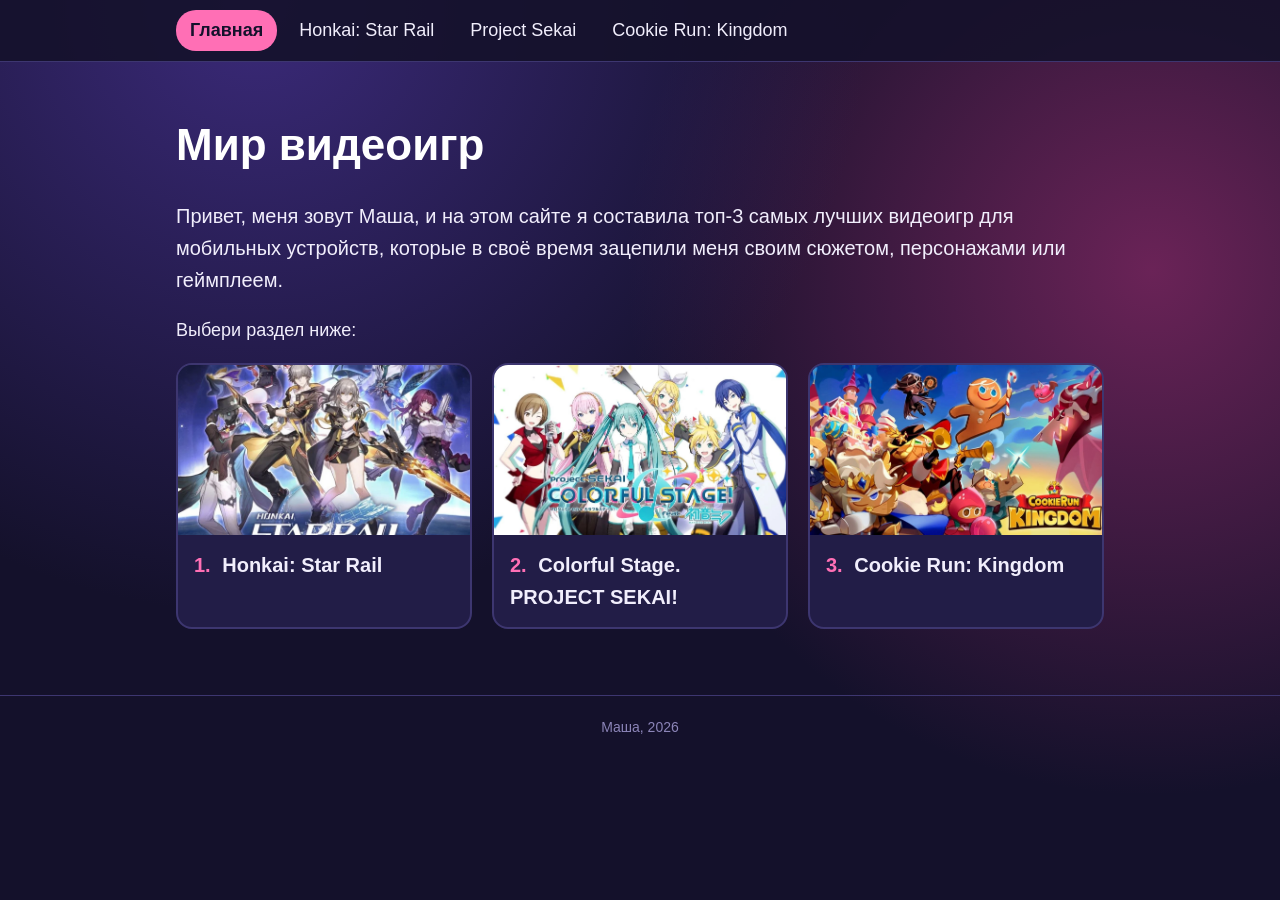
==== index.html @ f721b34b "Add files via upload" ====
<!DOCTYPE html>
<html lang="ru">
<head>
    <meta charset="UTF-8">
    <meta name="viewport" content="width=device-width, initial-scale=1">
    <title>Мой сайт про видеоигры</title>
    <link rel="stylesheet" href="style.css">
</head>
<body>
    <nav>
        <ul>
            <li><a href="index.html" class="active">Главная</a></li>
            <li><a href="page2.html">Honkai: Star Rail</a></li>
            <li><a href="page3.html">Project Sekai</a></li>
            <li><a href="page4.html">Cookie Run: Kingdom</a></li>
        </ul>
    </nav>

    <main>
        <h1>Мир видеоигр</h1>
        <p class="intro">Привет, меня зовут Маша, и на этом сайте я составила топ-3 самых лучших видеоигр для мобильных устройств, которые в своё время зацепили меня своим сюжетом, персонажами или геймплеем.</p>

        <p>Выбери раздел ниже:</p>

        <ol class="games">
            <li>
                <a href="page2.html">
                    <img src="images/hsr.jpg" alt="Герои Honkai: Star Rail на фоне космоса">
                    <span><span class="place">1.</span> Honkai: Star Rail</span>
                </a>
            </li>
            <li>
                <a href="page3.html">
                    <img src="images/sekai.jpg" alt="Вокалоиды из Project Sekai">
                    <span><span class="place">2.</span> Colorful Stage. PROJECT SEKAI!</span>
                </a>
            </li>
            <li>
                <a href="page4.html">
                    <img src="images/cookie.jpg" alt="Персонажи-печеньки из Cookie Run: Kingdom">
                    <span><span class="place">3.</span> Cookie Run: Kingdom</span>
                </a>
            </li>
        </ol>
    </main>

    <footer>Маша, 2026</footer>
</body>
</html>
---- style.css ----
/* Общие стили для всех страниц */

* {
    box-sizing: border-box;
}

body {
    margin: 0;
    font-family: "Segoe UI", Arial, sans-serif;
    font-size: 18px;
    line-height: 1.6;
    color: #f1eefc;
    background: #14112b;
    background-image: radial-gradient(circle at 20% 0%, #3b2a7a 0%, transparent 45%),
                      radial-gradient(circle at 90% 30%, #6a2357 0%, transparent 40%);
    background-attachment: fixed;
}

/* Меню */
nav {
    position: sticky;
    top: 0;
    z-index: 10;
    background: rgba(20, 17, 43, 0.9);
    border-bottom: 1px solid #3d3670;
}

nav ul {
    list-style: none;
    margin: 0 auto;
    padding: 10px 16px;
    max-width: 960px;
    display: flex;
    flex-wrap: wrap;
    gap: 8px;
}

nav a {
    display: block;
    padding: 6px 14px;
    border-radius: 20px;
    color: #f1eefc;
    text-decoration: none;
}

nav a:hover {
    background: #3d3670;
}

nav a.active {
    background: #ff6fb5;
    color: #14112b;
    font-weight: bold;
}

/* Основная часть */
main {
    max-width: 960px;
    margin: 0 auto;
    padding: 24px 16px 48px;
}

h1 {
    font-size: 44px;
    margin: 24px 0 12px;
    color: #ffffff;
}

h2 {
    font-size: 28px;
    margin-top: 36px;
    color: var(--accent, #ff6fb5);
}

.intro {
    font-size: 20px;
}

/* Карточки игр на главной */
.games {
    list-style: none;
    padding: 0;
    display: grid;
    grid-template-columns: repeat(auto-fit, minmax(260px, 1fr));
    gap: 20px;
}

.games a {
    display: block;
    height: 100%;
    background: #221d47;
    border: 2px solid #3d3670;
    border-radius: 16px;
    overflow: hidden;
    color: #f1eefc;
    text-decoration: none;
    transition: transform 0.2s, border-color 0.2s;
}

.games a:hover {
    transform: translateY(-4px);
    border-color: #ff6fb5;
}

.games img {
    width: 100%;
    height: 170px;
    object-fit: cover;
    display: block;
}

.games a > span {
    display: block;
    padding: 14px 16px;
    font-size: 20px;
    font-weight: bold;
}

.games .place {
    color: #ff6fb5;
    margin-right: 6px;
}

/* Картинки на страницах игр */
figure {
    margin: 24px 0;
}

figure img {
    width: 100%;
    border-radius: 14px;
    display: block;
}

figcaption {
    font-size: 15px;
    color: #b7b0dc;
    margin-top: 6px;
    text-align: center;
}

.pair {
    display: grid;
    grid-template-columns: 1fr 1fr;
    gap: 16px;
}

.pair figure {
    margin: 0;
}

/* Список особенностей геймплея */
.features {
    padding-left: 22px;
}

.features li {
    margin-bottom: 12px;
}

/* Цвет у каждой игры свой */
.hsr {
    --accent: #8fb8ff;
}

.sekai {
    --accent: #4fe0d0;
}

.cookie {
    --accent: #ffc35c;
}

/* Кнопки внизу страницы */
.pager {
    display: flex;
    justify-content: space-between;
    flex-wrap: wrap;
    gap: 12px;
    margin-top: 40px;
}

.pager a {
    padding: 10px 18px;
    border-radius: 24px;
    background: #3d3670;
    color: #fff;
    text-decoration: none;
}

.pager a:hover {
    background: #ff6fb5;
    color: #14112b;
}

footer {
    text-align: center;
    padding: 20px;
    font-size: 14px;
    color: #8c85b8;
    border-top: 1px solid #3d3670;
}

/* Телефон */
@media (max-width: 600px) {
    body {
        font-size: 16px;
    }

    h1 {
        font-size: 32px;
    }

    .pair {
        grid-template-columns: 1fr;
    }
}
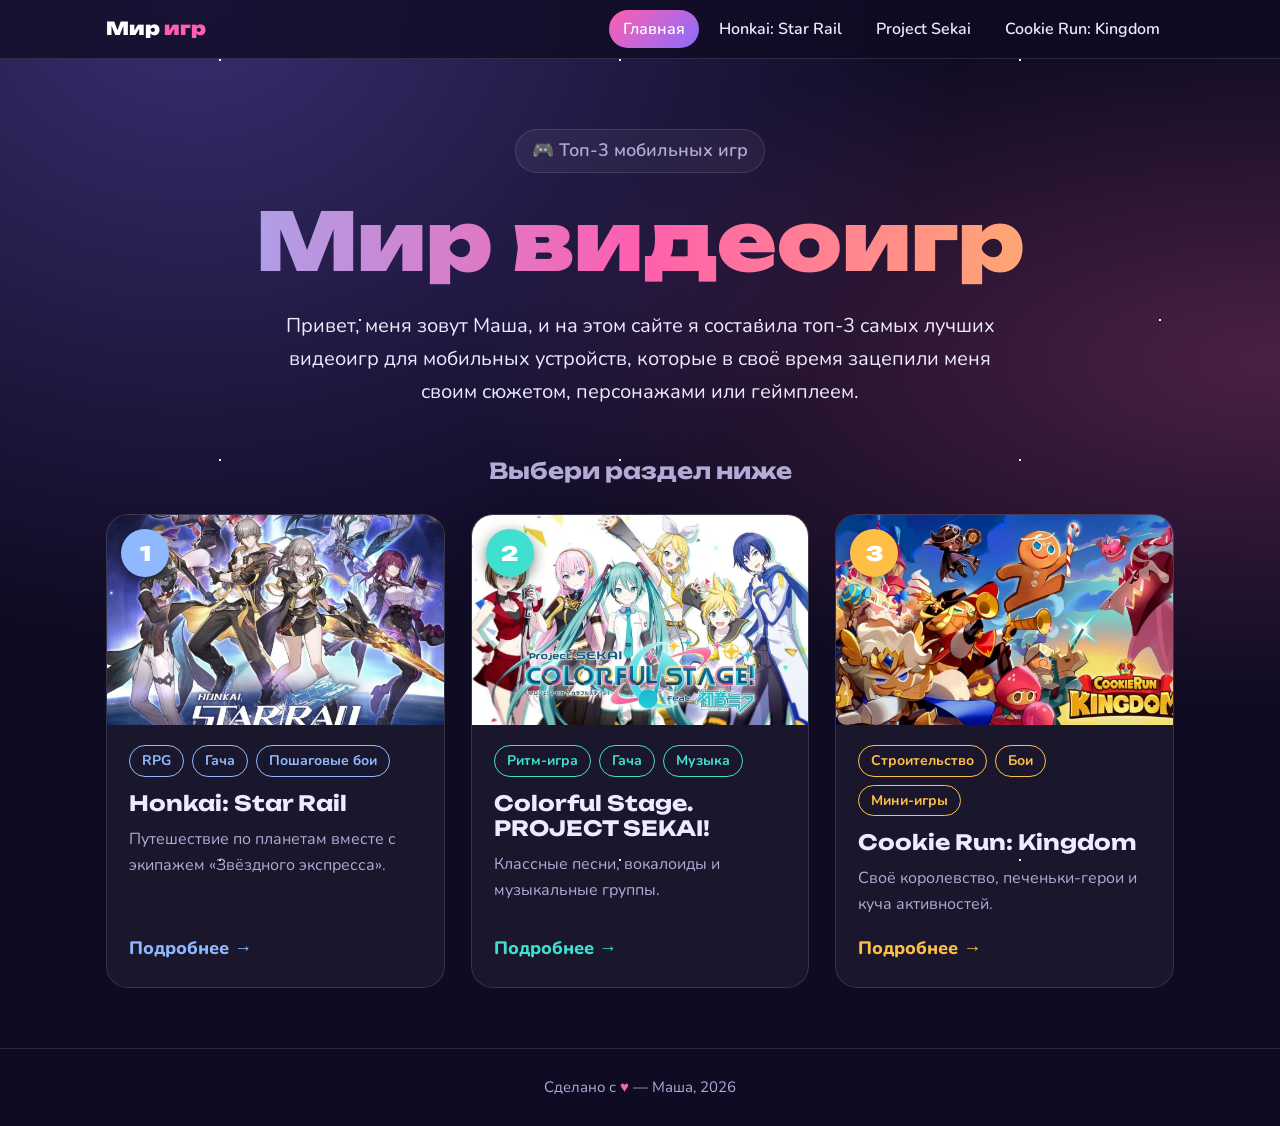
==== commit 4d3ca573: "Add files via upload" ====
--- a/index.html
+++ b/index.html
@@ -8,42 +8,66 @@
 </head>
 <body>
     <nav>
-        <ul>
-            <li><a href="index.html" class="active">Главная</a></li>
-            <li><a href="page2.html">Honkai: Star Rail</a></li>
-            <li><a href="page3.html">Project Sekai</a></li>
-            <li><a href="page4.html">Cookie Run: Kingdom</a></li>
-        </ul>
+        <div class="nav-inner">
+            <a href="index.html" class="logo">Мир <span>игр</span></a>
+            <ul>
+                <li><a href="index.html" class="active">Главная</a></li>
+                <li><a href="page2.html">Honkai: Star Rail</a></li>
+                <li><a href="page3.html">Project Sekai</a></li>
+                <li><a href="page4.html">Cookie Run: Kingdom</a></li>
+            </ul>
+        </div>
     </nav>
 
-    <main>
+    <header class="hero">
+        <div class="hello">🎮 Топ-3 мобильных игр</div>
         <h1>Мир видеоигр</h1>
-        <p class="intro">Привет, меня зовут Маша, и на этом сайте я составила топ-3 самых лучших видеоигр для мобильных устройств, которые в своё время зацепили меня своим сюжетом, персонажами или геймплеем.</p>
+        <p>Привет, меня зовут Маша, и на этом сайте я составила топ-3 самых лучших видеоигр для мобильных устройств, которые в своё время зацепили меня своим сюжетом, персонажами или геймплеем.</p>
+    </header>
 
-        <p>Выбери раздел ниже:</p>
+    <main class="wrap">
+        <h2 class="section-title">Выбери раздел ниже</h2>
 
         <ol class="games">
-            <li>
-                <a href="page2.html">
-                    <img src="images/hsr.jpg" alt="Герои Honkai: Star Rail на фоне космоса">
-                    <span><span class="place">1.</span> Honkai: Star Rail</span>
+            <li class="hsr">
+                <a href="page2.html" class="card">
+                    <span class="rank">1</span>
+                    <div class="pic"><img src="images/hsr.jpg" alt="Герои Honkai: Star Rail на фоне космоса"></div>
+                    <div class="card-body">
+                        <ul class="tags"><li>RPG</li><li>Гача</li><li>Пошаговые бои</li></ul>
+                        <h3>Honkai: Star Rail</h3>
+                        <p>Путешествие по планетам вместе с экипажем «Звёздного экспресса».</p>
+                        <span class="more">Подробнее →</span>
+                    </div>
                 </a>
             </li>
-            <li>
-                <a href="page3.html">
-                    <img src="images/sekai.jpg" alt="Вокалоиды из Project Sekai">
-                    <span><span class="place">2.</span> Colorful Stage. PROJECT SEKAI!</span>
+            <li class="sekai">
+                <a href="page3.html" class="card">
+                    <span class="rank">2</span>
+                    <div class="pic"><img src="images/sekai.jpg" alt="Вокалоиды из Project Sekai"></div>
+                    <div class="card-body">
+                        <ul class="tags"><li>Ритм-игра</li><li>Гача</li><li>Музыка</li></ul>
+                        <h3>Colorful Stage. PROJECT SEKAI!</h3>
+                        <p>Классные песни, вокалоиды и музыкальные группы.</p>
+                        <span class="more">Подробнее →</span>
+                    </div>
                 </a>
             </li>
-            <li>
-                <a href="page4.html">
-                    <img src="images/cookie.jpg" alt="Персонажи-печеньки из Cookie Run: Kingdom">
-                    <span><span class="place">3.</span> Cookie Run: Kingdom</span>
+            <li class="cookie">
+                <a href="page4.html" class="card">
+                    <span class="rank">3</span>
+                    <div class="pic"><img src="images/cookie.jpg" alt="Персонажи-печеньки из Cookie Run: Kingdom"></div>
+                    <div class="card-body">
+                        <ul class="tags"><li>Строительство</li><li>Бои</li><li>Мини-игры</li></ul>
+                        <h3>Cookie Run: Kingdom</h3>
+                        <p>Своё королевство, печеньки-герои и куча активностей.</p>
+                        <span class="more">Подробнее →</span>
+                    </div>
                 </a>
             </li>
         </ol>
     </main>
 
-    <footer>Маша, 2026</footer>
+    <footer>Сделано с <span>♥</span> — Маша, 2026</footer>
 </body>
 </html>
--- a/style.css
+++ b/style.css
@@ -1,161 +1,426 @@
-/* Общие стили для всех страниц */
+/* ===== Общие стили для всех страниц ===== */
+
+@import url("https://fonts.googleapis.com/css2?family=Unbounded:wght@500;700;900&family=Nunito:wght@400;600;800&display=swap");
+
+:root {
+    --bg: #0e0b22;
+    --panel: rgba(255, 255, 255, 0.05);
+    --border: rgba(255, 255, 255, 0.12);
+    --text: #efeaff;
+    --muted: #b3aad6;
+    --pink: #ff5fae;
+    --violet: #8b6cff;
+    --accent: var(--pink);
+}
 
 * {
     box-sizing: border-box;
 }
 
+html {
+    scroll-behavior: smooth;
+}
+
 body {
     margin: 0;
-    font-family: "Segoe UI", Arial, sans-serif;
+    font-family: "Nunito", "Segoe UI", Arial, sans-serif;
     font-size: 18px;
-    line-height: 1.6;
-    color: #f1eefc;
-    background: #14112b;
-    background-image: radial-gradient(circle at 20% 0%, #3b2a7a 0%, transparent 45%),
-                      radial-gradient(circle at 90% 30%, #6a2357 0%, transparent 40%);
+    line-height: 1.65;
+    color: var(--text);
+    background-color: var(--bg);
+    /* звёздное небо */
+    background-image:
+        radial-gradient(1px 1px at 10% 20%, #fff 50%, transparent 51%),
+        radial-gradient(1px 1px at 30% 70%, #fff 50%, transparent 51%),
+        radial-gradient(2px 2px at 55% 15%, #fff 50%, transparent 51%),
+        radial-gradient(1px 1px at 75% 45%, #fff 50%, transparent 51%),
+        radial-gradient(2px 2px at 90% 80%, #fff 50%, transparent 51%),
+        radial-gradient(1px 1px at 45% 90%, #fff 50%, transparent 51%),
+        radial-gradient(ellipse at 15% 0%, rgba(139, 108, 255, 0.35), transparent 50%),
+        radial-gradient(ellipse at 100% 40%, rgba(255, 95, 174, 0.25), transparent 45%);
+    background-size: 400px 400px, 400px 400px, 400px 400px, 400px 400px, 400px 400px, 400px 400px, 100% 100%, 100% 100%;
     background-attachment: fixed;
 }
 
-/* Меню */
+h1, h2, h3, .logo {
+    font-family: "Unbounded", "Segoe UI", Arial, sans-serif;
+    line-height: 1.2;
+}
+
+a {
+    color: var(--accent);
+}
+
+img {
+    max-width: 100%;
+}
+
+/* ===== Меню ===== */
 nav {
     position: sticky;
     top: 0;
     z-index: 10;
-    background: rgba(20, 17, 43, 0.9);
-    border-bottom: 1px solid #3d3670;
+    background: rgba(14, 11, 34, 0.75);
+    backdrop-filter: blur(12px);
+    border-bottom: 1px solid var(--border);
+}
+
+.nav-inner {
+    max-width: 1100px;
+    margin: 0 auto;
+    padding: 10px 16px;
+    display: flex;
+    align-items: center;
+    justify-content: space-between;
+    flex-wrap: wrap;
+    gap: 10px;
+}
+
+.logo {
+    font-size: 18px;
+    font-weight: 900;
+    color: #fff;
+    text-decoration: none;
+}
+
+.logo span {
+    color: var(--pink);
 }
 
 nav ul {
     list-style: none;
-    margin: 0 auto;
-    padding: 10px 16px;
-    max-width: 960px;
+    margin: 0;
+    padding: 0;
     display: flex;
     flex-wrap: wrap;
-    gap: 8px;
-}
-
-nav a {
+    gap: 6px;
+}
+
+nav ul a {
     display: block;
     padding: 6px 14px;
-    border-radius: 20px;
-    color: #f1eefc;
+    border-radius: 999px;
+    color: var(--text);
     text-decoration: none;
-}
-
-nav a:hover {
-    background: #3d3670;
-}
-
-nav a.active {
-    background: #ff6fb5;
-    color: #14112b;
-    font-weight: bold;
-}
-
-/* Основная часть */
-main {
-    max-width: 960px;
+    font-weight: 600;
+    font-size: 16px;
+    transition: background 0.2s;
+}
+
+nav ul a:hover {
+    background: rgba(255, 255, 255, 0.1);
+}
+
+nav ul a.active {
+    background: linear-gradient(135deg, var(--pink), var(--violet));
+    color: #fff;
+}
+
+/* ===== Главная: шапка ===== */
+.hero {
+    max-width: 1100px;
     margin: 0 auto;
-    padding: 24px 16px 48px;
-}
-
-h1 {
-    font-size: 44px;
-    margin: 24px 0 12px;
-    color: #ffffff;
-}
-
-h2 {
-    font-size: 28px;
-    margin-top: 36px;
-    color: var(--accent, #ff6fb5);
-}
-
-.intro {
+    padding: 70px 16px 40px;
+    text-align: center;
+}
+
+.hello {
+    display: inline-block;
+    padding: 6px 16px;
+    border: 1px solid var(--border);
+    border-radius: 999px;
+    background: var(--panel);
+    color: var(--muted);
+    font-weight: 600;
+    margin-bottom: 20px;
+}
+
+.hero h1 {
+    font-size: clamp(40px, 8vw, 80px);
+    font-weight: 900;
+    margin: 0 0 20px;
+    background: linear-gradient(90deg, #8fb8ff, var(--pink), #ffc35c);
+    -webkit-background-clip: text;
+    background-clip: text;
+    color: transparent;
+}
+
+.hero p {
+    max-width: 720px;
+    margin: 0 auto;
     font-size: 20px;
-}
-
-/* Карточки игр на главной */
+    color: var(--text);
+}
+
+/* ===== Главная: карточки игр ===== */
+.wrap {
+    max-width: 1100px;
+    margin: 0 auto;
+    padding: 0 16px 60px;
+}
+
+.section-title {
+    text-align: center;
+    font-size: 22px;
+    color: var(--muted);
+    margin: 10px 0 30px;
+}
+
 .games {
     list-style: none;
     padding: 0;
+    margin: 0;
     display: grid;
-    grid-template-columns: repeat(auto-fit, minmax(260px, 1fr));
-    gap: 20px;
-}
-
-.games a {
-    display: block;
+    grid-template-columns: repeat(auto-fit, minmax(300px, 1fr));
+    gap: 26px;
+}
+
+.card {
+    position: relative;
+    display: flex;
+    flex-direction: column;
     height: 100%;
-    background: #221d47;
-    border: 2px solid #3d3670;
-    border-radius: 16px;
+    background: var(--panel);
+    border: 1px solid var(--border);
+    border-radius: 22px;
     overflow: hidden;
-    color: #f1eefc;
+    color: var(--text);
     text-decoration: none;
-    transition: transform 0.2s, border-color 0.2s;
-}
-
-.games a:hover {
-    transform: translateY(-4px);
-    border-color: #ff6fb5;
-}
-
-.games img {
+    transition: transform 0.25s, box-shadow 0.25s, border-color 0.25s;
+}
+
+.card:hover {
+    transform: translateY(-8px);
+    border-color: var(--accent);
+    box-shadow: 0 20px 50px -15px var(--accent);
+}
+
+.card img {
     width: 100%;
-    height: 170px;
+    height: 210px;
     object-fit: cover;
     display: block;
-}
-
-.games a > span {
+    transition: transform 0.4s;
+}
+
+.card:hover img {
+    transform: scale(1.06);
+}
+
+.card .pic {
+    overflow: hidden;
+}
+
+.rank {
+    position: absolute;
+    top: 14px;
+    left: 14px;
+    z-index: 2;
+    width: 48px;
+    height: 48px;
+    border-radius: 50%;
+    display: grid;
+    place-items: center;
+    font-family: "Unbounded", sans-serif;
+    font-weight: 900;
+    font-size: 20px;
+    color: #fff;
+    background: var(--accent);
+    box-shadow: 0 4px 14px rgba(0, 0, 0, 0.5);
+}
+
+.card-body {
+    padding: 20px 22px 24px;
+    display: flex;
+    flex-direction: column;
+    flex: 1;
+}
+
+.card h3 {
+    margin: 0 0 10px;
+    font-size: 21px;
+}
+
+.card p {
+    margin: 0 0 16px;
+    color: var(--muted);
+    font-size: 16px;
+}
+
+.more {
+    margin-top: auto;
+    font-weight: 800;
+    color: var(--accent);
+}
+
+/* Теги жанров */
+.tags {
+    display: flex;
+    flex-wrap: wrap;
+    gap: 8px;
+    margin-bottom: 14px;
+    padding: 0;
+    list-style: none;
+}
+
+.tags li {
+    padding: 3px 12px;
+    border-radius: 999px;
+    font-size: 14px;
+    font-weight: 700;
+    border: 1px solid var(--accent);
+    color: var(--accent);
+}
+
+/* ===== Страница игры: баннер ===== */
+.banner {
+    position: relative;
+    min-height: 460px;
+    display: flex;
+    align-items: flex-end;
+    background-size: cover;
+    background-position: center;
+}
+
+.banner::after {
+    content: "";
+    position: absolute;
+    inset: 0;
+    background: linear-gradient(to top, var(--bg) 3%, rgba(14, 11, 34, 0.55) 55%, rgba(14, 11, 34, 0.2));
+}
+
+.banner-text {
+    position: relative;
+    z-index: 1;
+    width: 100%;
+    max-width: 1100px;
+    margin: 0 auto;
+    padding: 40px 16px 30px;
+}
+
+.banner .number {
+    font-family: "Unbounded", sans-serif;
+    font-weight: 700;
+    color: var(--accent);
+    letter-spacing: 2px;
+}
+
+.banner h1 {
+    font-size: clamp(34px, 6vw, 64px);
+    font-weight: 900;
+    margin: 8px 0 16px;
+    text-shadow: 0 4px 30px rgba(0, 0, 0, 0.7);
+}
+
+.lead {
+    font-size: 20px;
+    max-width: 820px;
+    margin: 0;
+}
+
+/* ===== Страница игры: панели ===== */
+.panel {
+    background: var(--panel);
+    border: 1px solid var(--border);
+    border-radius: 22px;
+    padding: 28px 30px;
+    margin-top: 30px;
+}
+
+.panel h2 {
+    display: flex;
+    align-items: center;
+    gap: 12px;
+    margin: 0 0 18px;
+    font-size: 28px;
+    color: var(--accent);
+}
+
+.panel h2 .icon {
+    font-size: 30px;
+}
+
+.panel h3 {
+    font-size: 18px;
+    margin: 26px 0 12px;
+    color: #fff;
+}
+
+/* Плитки: экипаж, планеты */
+.tiles {
+    list-style: none;
+    padding: 0;
+    margin: 0;
+    display: grid;
+    grid-template-columns: repeat(auto-fill, minmax(170px, 1fr));
+    gap: 12px;
+}
+
+.tiles li {
+    background: rgba(255, 255, 255, 0.06);
+    border-left: 4px solid var(--accent);
+    border-radius: 12px;
+    padding: 10px 14px;
+    font-weight: 700;
+}
+
+.tiles small {
     display: block;
-    padding: 14px 16px;
-    font-size: 20px;
-    font-weight: bold;
-}
-
-.games .place {
-    color: #ff6fb5;
-    margin-right: 6px;
-}
-
-/* Картинки на страницах игр */
+    font-weight: 400;
+    color: var(--muted);
+    font-size: 15px;
+}
+
+/* Особенности геймплея */
+.features {
+    list-style: none;
+    padding: 0;
+    margin: 0;
+    display: grid;
+    grid-template-columns: repeat(auto-fit, minmax(380px, 1fr));
+    gap: 16px;
+}
+
+.features li {
+    background: rgba(255, 255, 255, 0.05);
+    border: 1px solid var(--border);
+    border-radius: 16px;
+    padding: 18px 20px;
+}
+
+.features b {
+    display: block;
+    font-family: "Unbounded", sans-serif;
+    font-size: 16px;
+    color: var(--accent);
+    margin-bottom: 6px;
+}
+
+/* Картинки */
 figure {
-    margin: 24px 0;
+    margin: 26px 0 0;
 }
 
 figure img {
     width: 100%;
-    border-radius: 14px;
     display: block;
+    border-radius: 16px;
+    border: 1px solid var(--border);
+    box-shadow: 0 20px 50px -20px var(--accent);
 }
 
 figcaption {
     font-size: 15px;
-    color: #b7b0dc;
-    margin-top: 6px;
+    color: var(--muted);
+    margin-top: 10px;
     text-align: center;
+    font-style: italic;
 }
 
 .pair {
     display: grid;
     grid-template-columns: 1fr 1fr;
-    gap: 16px;
-}
-
-.pair figure {
-    margin: 0;
-}
-
-/* Список особенностей геймплея */
-.features {
-    padding-left: 22px;
-}
-
-.features li {
-    margin-bottom: 12px;
+    gap: 18px;
 }
 
 /* Цвет у каждой игры свой */
@@ -164,14 +429,14 @@
 }
 
 .sekai {
-    --accent: #4fe0d0;
+    --accent: #3fe0cf;
 }
 
 .cookie {
-    --accent: #ffc35c;
-}
-
-/* Кнопки внизу страницы */
+    --accent: #ffbf47;
+}
+
+/* ===== Кнопки внизу ===== */
 .pager {
     display: flex;
     justify-content: space-between;
@@ -180,38 +445,67 @@
     margin-top: 40px;
 }
 
-.pager a {
-    padding: 10px 18px;
-    border-radius: 24px;
-    background: #3d3670;
-    color: #fff;
+.btn {
+    padding: 12px 22px;
+    border-radius: 999px;
+    border: 1px solid var(--border);
+    background: var(--panel);
+    color: var(--text);
     text-decoration: none;
-}
-
-.pager a:hover {
-    background: #ff6fb5;
-    color: #14112b;
+    font-weight: 800;
+    transition: background 0.2s, color 0.2s;
+}
+
+.btn:hover {
+    background: var(--accent);
+    color: #0e0b22;
 }
 
 footer {
     text-align: center;
-    padding: 20px;
-    font-size: 14px;
-    color: #8c85b8;
-    border-top: 1px solid #3d3670;
-}
-
-/* Телефон */
-@media (max-width: 600px) {
+    padding: 26px 16px;
+    font-size: 15px;
+    color: var(--muted);
+    border-top: 1px solid var(--border);
+}
+
+footer span {
+    color: var(--pink);
+}
+
+/* ===== Телефон ===== */
+@media (max-width: 640px) {
     body {
         font-size: 16px;
     }
 
-    h1 {
-        font-size: 32px;
-    }
-
-    .pair {
+    .hero {
+        padding-top: 40px;
+    }
+
+    .hero p,
+    .lead {
+        font-size: 17px;
+    }
+
+    .banner {
+        min-height: 360px;
+    }
+
+    .panel {
+        padding: 20px 18px;
+    }
+
+    .panel h2 {
+        font-size: 22px;
+    }
+
+    .pair,
+    .features {
         grid-template-columns: 1fr;
     }
-}
+
+    .logo {
+        display: none;
+    }
+}
